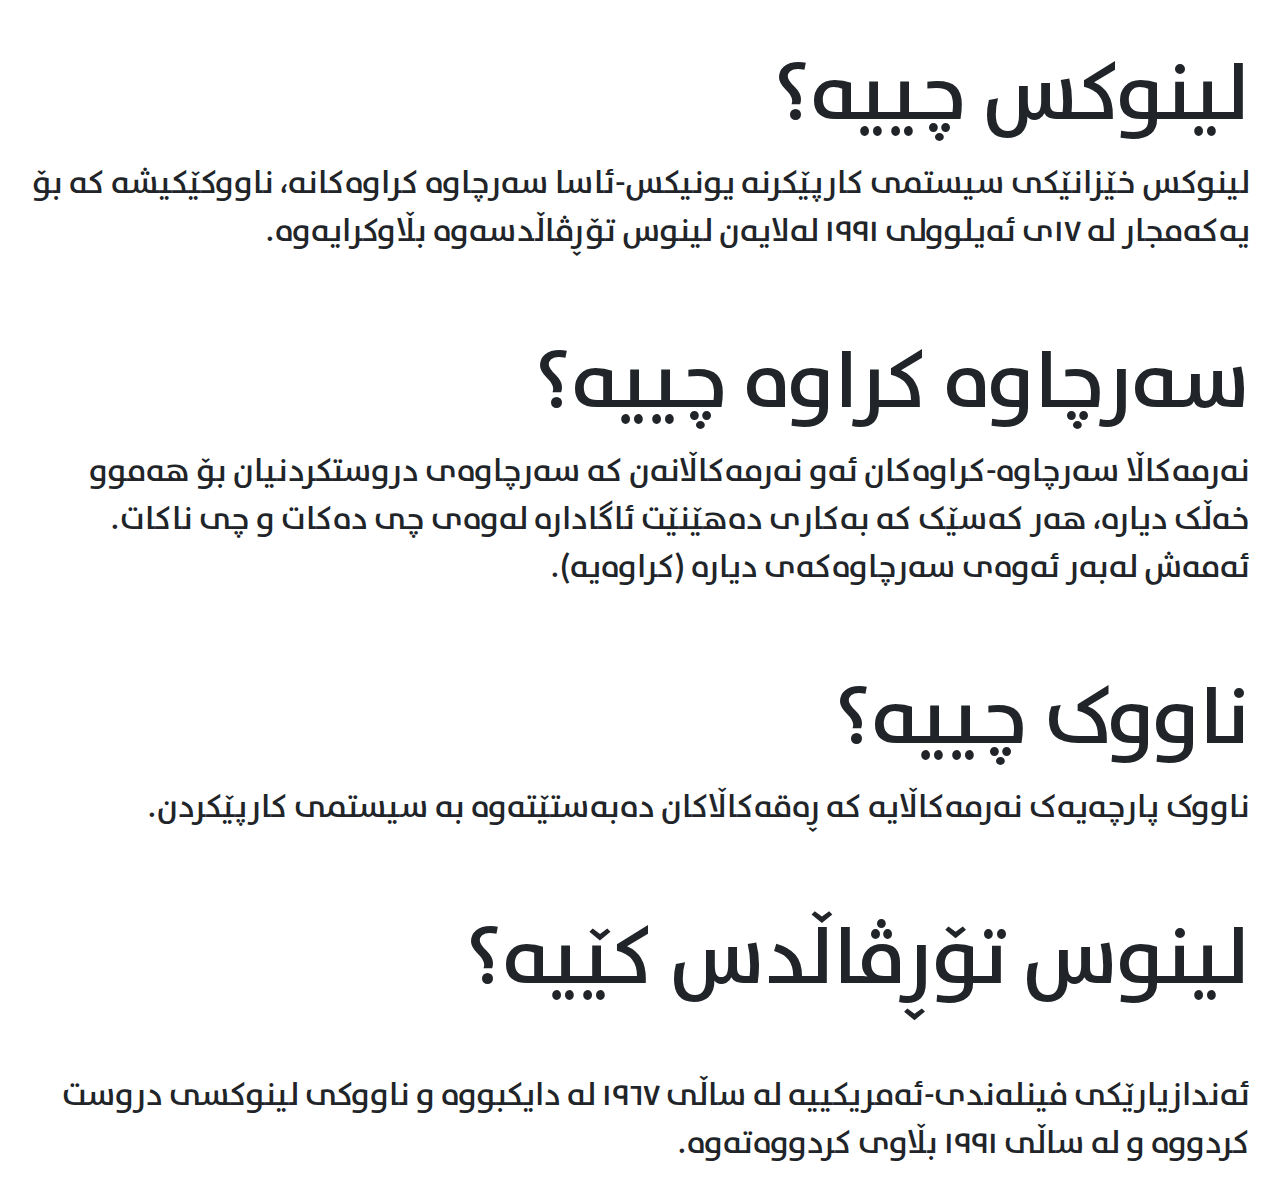
==== linux-ciye.html @ e271394e "Rename Linux.html to linux-ciye.html" ====
<!DOCTYPE html>
<html dir="rtl">
<head>
    <meta charset="utf-8">
    <title>Roj S. Kerim | لینوکس</title>
    <meta name="viewport" content="width=device-width">
    <link rel="stylesheet" href="./bootstrap.min.css">
    <style>
        @font-face {
            font-family: MainFont;
            src: url("./font.ttf");
        }
        
        * {
            font-family: MainFont;
        }
        
        @media screen and (min-width: 800px) {
            body {
                zoom:2;
                -moz-transform:scale(2);
            }
        }
    </style>
</head>
<body>
    <br />
    <div class="container">
        <h1>لینوکس چییە؟</h1>
        <p>
لینوکس خێزانێکی سیستمی کارپێکرنە یونیکس-ئاسا سەرچاوە کراوەکانە، ناووکێکیشە کە بۆ یەکەمجار لە ١٧ی ئەیلوولی ١٩٩١ لەلایەن لینوس تۆڕڤاڵدسەوە بڵاوکرایەوە.
        </p>
        <br/>
        <h1>سەرچاوە کراوە چییە؟</h1>
        <p>
نەرمەکاڵا سەرچاوە-کراوەکان ئەو نەرمەکاڵانەن کە سەرچاوەی دروستکردنیان بۆ هەموو خەڵک دیارە، هەر کەسێک کە بەکاری دەهێنێت ئاگادارە لەوەی چی دەکات و چی ناکات. ئەمەش لەبەر ئەوەی سەرچاوەکەی دیارە (کراوەیە).
        </p>
        <br/>
        <h1>ناووک چییە؟</h1>
        <p>
ناووک پارچەیەک نەرمەکاڵایە کە ڕەقەکاڵاکان دەبەستێتەوە بە سیستمی کارپێکردن.
        </p>
        <br/>
        <h1>لینوس تۆڕڤاڵدس کێیە؟</h1>
        <br/>
        <p>
ئەندازیارێکی فینلەندی-ئەمریکییە لە ساڵی ١٩٦٧ لە دایکبووە و ناووکی لینوکسی دروست کردووە و لە ساڵی ١٩٩١ بڵاوی کردووەتەوە.
        </p>
    </div>

    <script src="./jquery-3.4.1.slim.min.js"></script>
    <script src="./popper.min.js"></script>
    <script src="./bootstrap.min.js"></script>
</body>
</html>
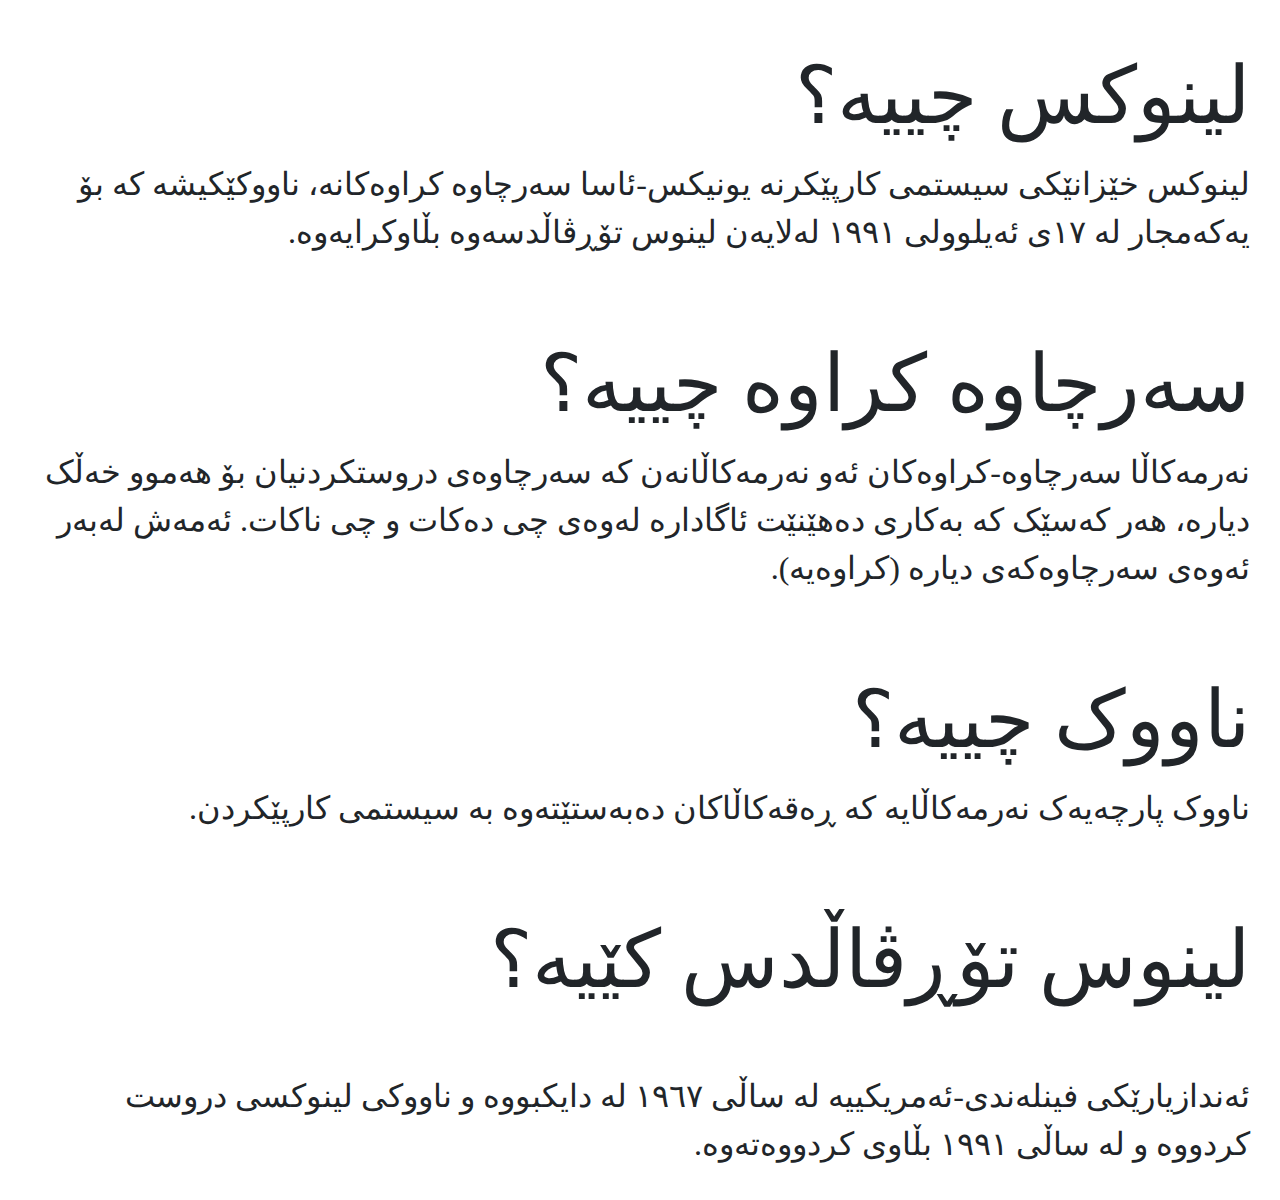
==== commit e9d04fa3: "Update linux-ciye.html" ====
--- a/linux-ciye.html
+++ b/linux-ciye.html
@@ -5,23 +5,7 @@
     <title>Roj S. Kerim | لینوکس</title>
     <meta name="viewport" content="width=device-width">
     <link rel="stylesheet" href="./bootstrap.min.css">
-    <style>
-        @font-face {
-            font-family: MainFont;
-            src: url("./font.ttf");
-        }
-        
-        * {
-            font-family: MainFont;
-        }
-        
-        @media screen and (min-width: 800px) {
-            body {
-                zoom:2;
-                -moz-transform:scale(2);
-            }
-        }
-    </style>
+    <link rel="stylesheet" href="./css/style.css">
 </head>
 <body>
     <br />
@@ -48,8 +32,8 @@
         </p>
     </div>
 
-    <script src="./jquery-3.4.1.slim.min.js"></script>
-    <script src="./popper.min.js"></script>
-    <script src="./bootstrap.min.js"></script>
+    <script src="./js/jquery-3.4.1.slim.min.js"></script>
+    <script src="./js/popper.min.js"></script>
+    <script src="./js/bootstrap.min.js"></script>
 </body>
 </html>
--- a/css/style.css
+++ b/css/style.css
@@ -0,0 +1,15 @@
+@font-face {
+  font-family: MainFont;
+  src: url("./font.ttf");
+}
+
+* {
+  font-family: MainFont;
+}
+
+@media screen and (min-width: 800px) {
+  body {
+    zoom:2;
+    -moz-transform:scale(2);
+  }
+}
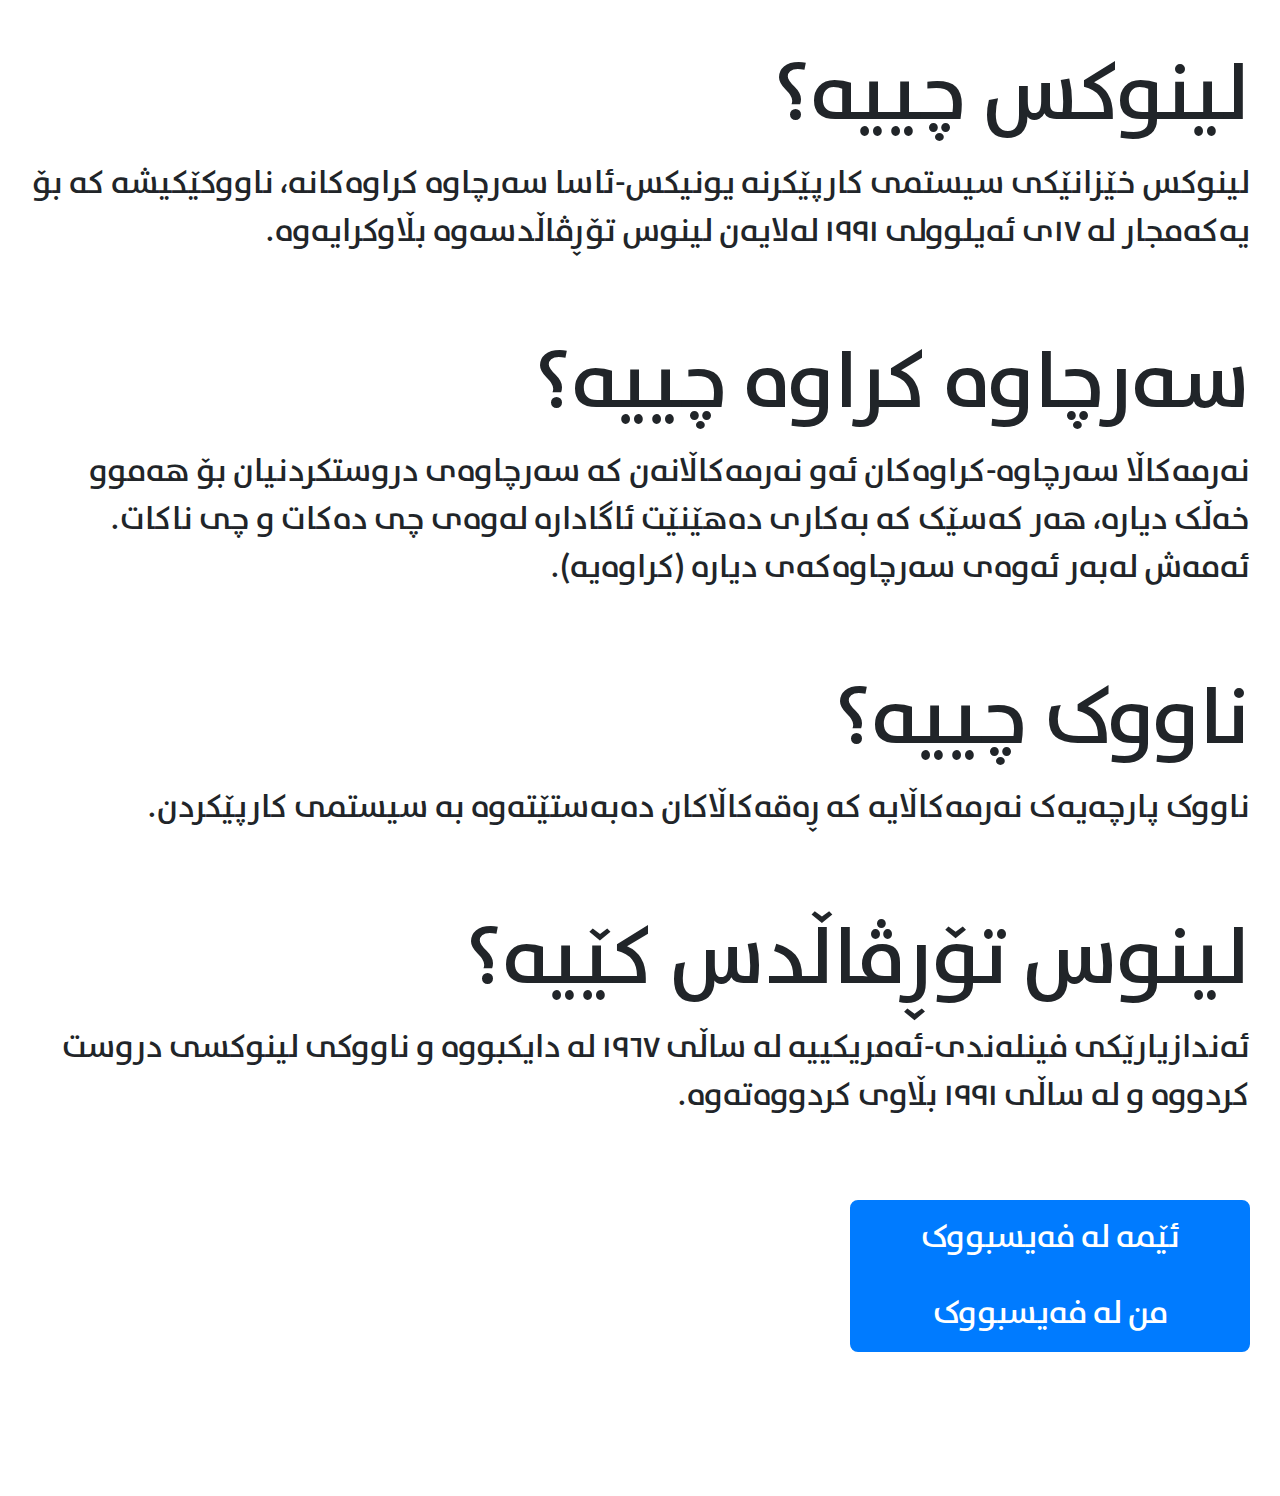
==== commit d0fe43fb: "General Update" ====
--- a/linux-ciye.html
+++ b/linux-ciye.html
@@ -4,32 +4,49 @@
     <meta charset="utf-8">
     <title>Roj S. Kerim | لینوکس</title>
     <meta name="viewport" content="width=device-width">
-    <link rel="stylesheet" href="./bootstrap.min.css">
+    <link rel="stylesheet" href="./css/bootstrap.min.css">
     <link rel="stylesheet" href="./css/style.css">
 </head>
 <body>
     <br />
     <div class="container">
+
         <h1>لینوکس چییە؟</h1>
         <p>
 لینوکس خێزانێکی سیستمی کارپێکرنە یونیکس-ئاسا سەرچاوە کراوەکانە، ناووکێکیشە کە بۆ یەکەمجار لە ١٧ی ئەیلوولی ١٩٩١ لەلایەن لینوس تۆڕڤاڵدسەوە بڵاوکرایەوە.
         </p>
-        <br/>
+
+        <br />
+
         <h1>سەرچاوە کراوە چییە؟</h1>
         <p>
 نەرمەکاڵا سەرچاوە-کراوەکان ئەو نەرمەکاڵانەن کە سەرچاوەی دروستکردنیان بۆ هەموو خەڵک دیارە، هەر کەسێک کە بەکاری دەهێنێت ئاگادارە لەوەی چی دەکات و چی ناکات. ئەمەش لەبەر ئەوەی سەرچاوەکەی دیارە (کراوەیە).
         </p>
-        <br/>
+
+        <br />
+
         <h1>ناووک چییە؟</h1>
         <p>
 ناووک پارچەیەک نەرمەکاڵایە کە ڕەقەکاڵاکان دەبەستێتەوە بە سیستمی کارپێکردن.
         </p>
-        <br/>
+
+        <br />
+
         <h1>لینوس تۆڕڤاڵدس کێیە؟</h1>
-        <br/>
         <p>
 ئەندازیارێکی فینلەندی-ئەمریکییە لە ساڵی ١٩٦٧ لە دایکبووە و ناووکی لینوکسی دروست کردووە و لە ساڵی ١٩٩١ بڵاوی کردووەتەوە.
         </p>
+
+        <br />
+        <a href="https://facebook.com/groups/548552992445378" class="btn btn-primary u">ئێمە لە فەیسبووک</a>
+
+        <br />
+
+        <a href="https://facebook.com/realRojSerbest" class="btn btn-primary d">من لە فەیسبووک</a>
+        <br />
+        <br />
+        <br />
+        <br />
     </div>
 
     <script src="./js/jquery-3.4.1.slim.min.js"></script>
--- a/css/style.css
+++ b/css/style.css
@@ -1,6 +1,6 @@
 @font-face {
   font-family: MainFont;
-  src: url("./font.ttf");
+  src: url("../assets/font.ttf");
 }
 
 * {
@@ -13,3 +13,21 @@
     -moz-transform:scale(2);
   }
 }
+
+.btn:focus, .btn-primary:focus {
+  box-shadow: none !important;
+}
+
+.u, .d {
+  width: 200px;
+}
+
+.u {
+  border-bottom-right-radius: 0;
+  border-bottom-left-radius: 0;
+}
+
+.d {
+  border-top-right-radius: 0;
+  border-top-left-radius: 0;
+}
